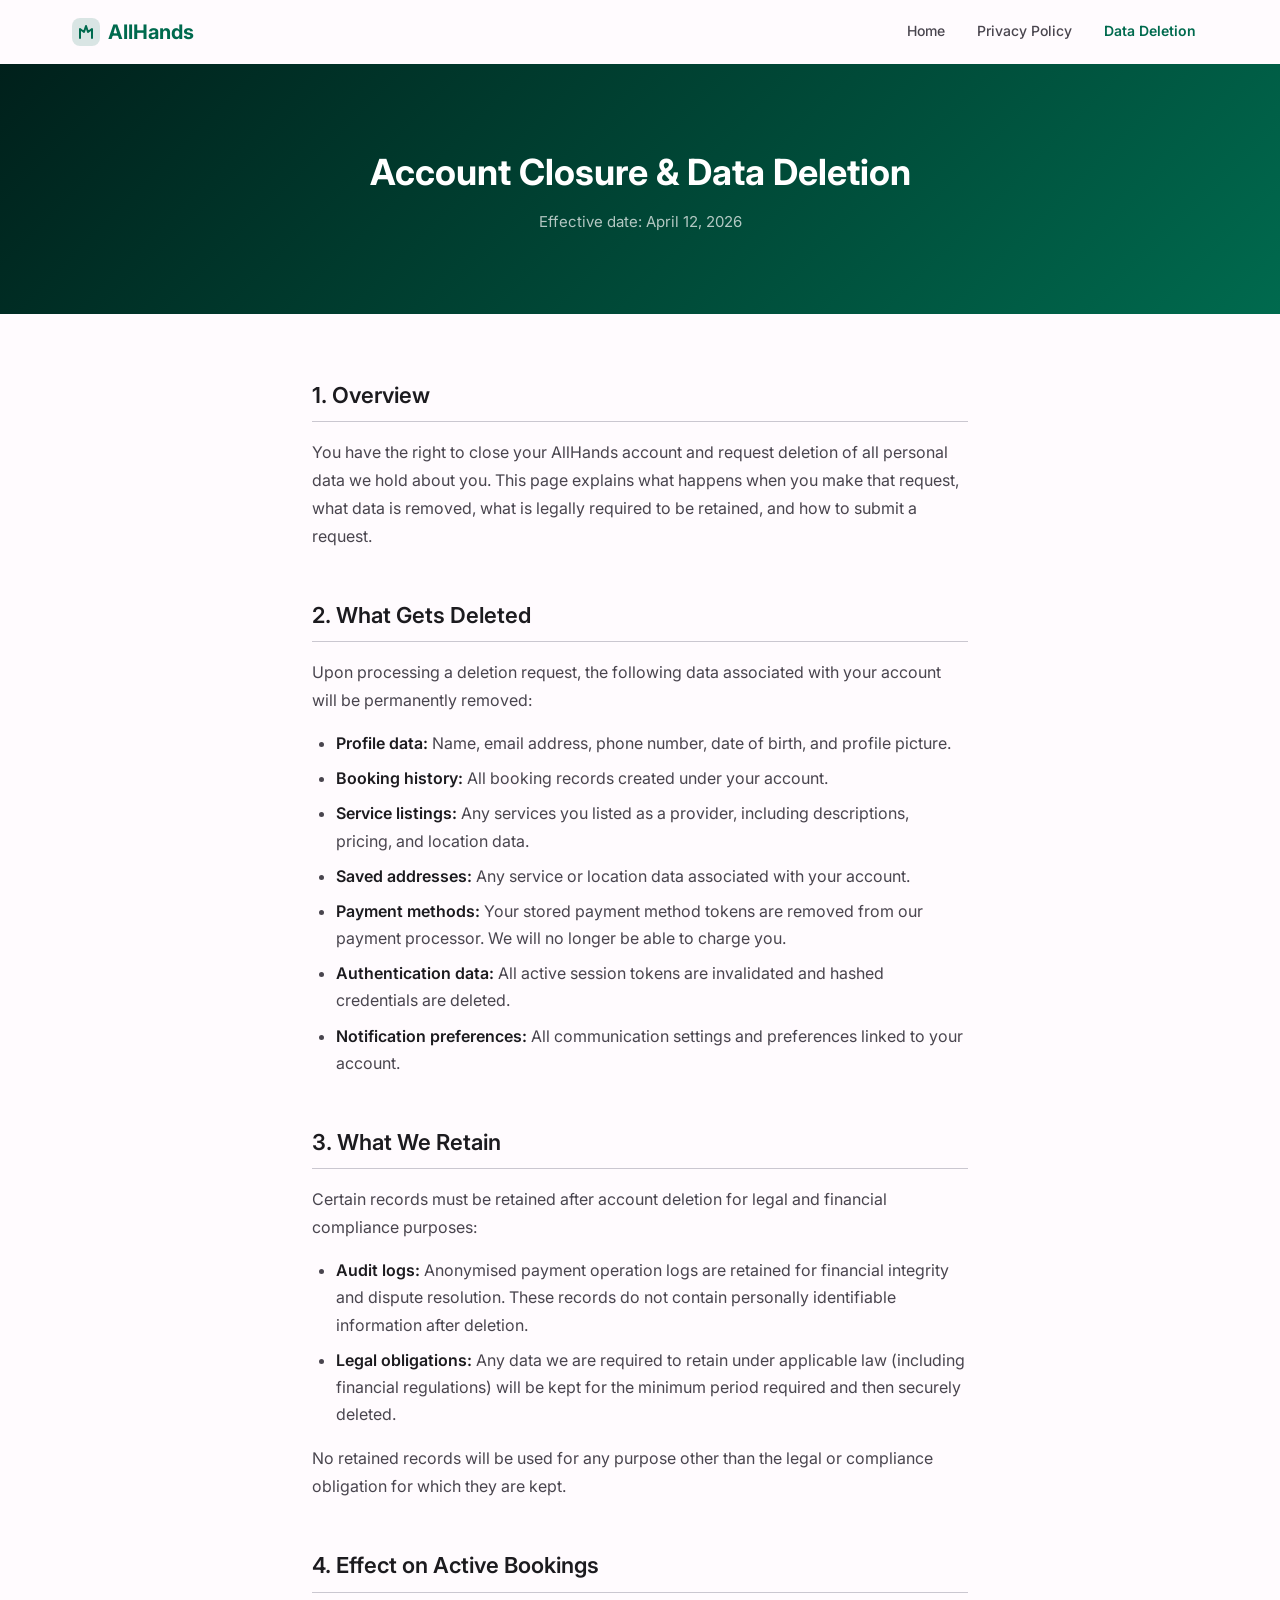
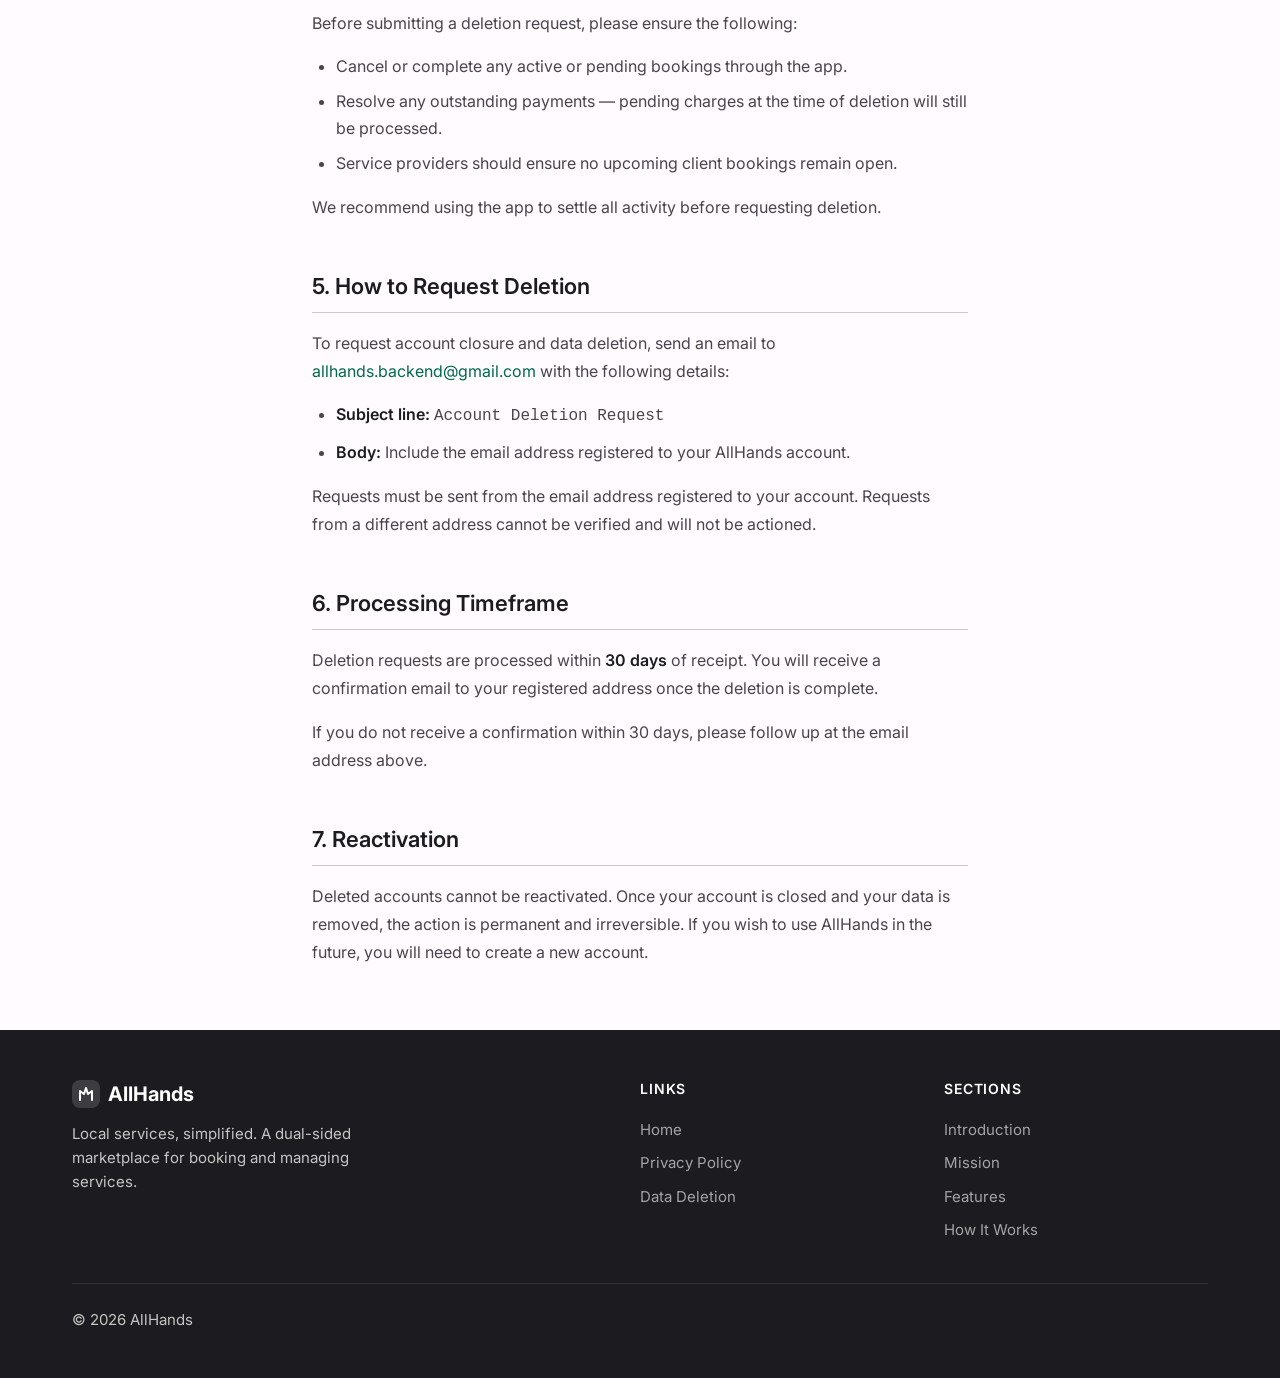
==== data-deletion.html @ 50ac4bff "Added deletion policy page" ====
<!DOCTYPE html>
<html lang="en">
<head>
  <meta charset="UTF-8">
  <meta name="viewport" content="width=device-width, initial-scale=1.0">
  <title>Account Closure & Data Deletion — AllHands</title>
  <meta name="description" content="How to request account closure and deletion of your personal data from AllHands.">
  <link rel="preconnect" href="https://fonts.googleapis.com">
  <link rel="preconnect" href="https://fonts.gstatic.com" crossorigin>
  <link href="https://fonts.googleapis.com/css2?family=Inter:wght@400;500;600;700&display=swap" rel="stylesheet">
  <link rel="stylesheet" href="assets/css/style.css">
</head>
<body>

  <!-- ===== Navigation ===== -->
  <header class="site-header" id="site-header">
    <div class="container nav-inner">

      <a href="index.html" class="nav-brand" aria-label="AllHands home">
        <svg width="28" height="28" viewBox="0 0 28 28" fill="none" aria-hidden="true">
          <rect width="28" height="28" rx="8" fill="currentColor" opacity="0.15"/>
          <path d="M8 20V11l4 3 2-6 2 6 4-3v9" stroke="currentColor" stroke-width="2" stroke-linecap="round" stroke-linejoin="round" fill="none"/>
        </svg>
        AllHands
      </a>

      <nav class="nav-links" role="navigation" aria-label="Main navigation">
        <a href="index.html"        class="nav-link">Home</a>
        <a href="privacy.html"      class="nav-link">Privacy Policy</a>
        <a href="data-deletion.html" class="nav-link active">Data Deletion</a>
      </nav>

      <button class="nav-hamburger" aria-label="Open navigation menu" aria-expanded="false" aria-controls="nav-mobile">
        <span></span><span></span><span></span>
      </button>
    </div>

    <nav class="nav-mobile" id="nav-mobile" role="navigation" aria-label="Mobile navigation">
      <a href="index.html"        class="nav-link">Home</a>
      <a href="privacy.html"      class="nav-link">Privacy Policy</a>
      <a href="data-deletion.html" class="nav-link active">Data Deletion</a>
    </nav>
  </header>

  <main>

    <!-- ===== Page Hero ===== -->
    <div class="page-hero">
      <div class="container">
        <h1>Account Closure &amp; Data Deletion</h1>
        <p>Effective date: <time datetime="2026-04-12">April 12, 2026</time></p>
      </div>
    </div>

    <!-- ===== Policy Content ===== -->
    <div class="prose-container">

      <h2 class="fade-in">1. Overview</h2>
      <p>You have the right to close your AllHands account and request deletion of all personal data we hold about you. This page explains what happens when you make that request, what data is removed, what is legally required to be retained, and how to submit a request.</p>

      <h2 class="fade-in">2. What Gets Deleted</h2>
      <p>Upon processing a deletion request, the following data associated with your account will be permanently removed:</p>
      <ul>
        <li><strong>Profile data:</strong> Name, email address, phone number, date of birth, and profile picture.</li>
        <li><strong>Booking history:</strong> All booking records created under your account.</li>
        <li><strong>Service listings:</strong> Any services you listed as a provider, including descriptions, pricing, and location data.</li>
        <li><strong>Saved addresses:</strong> Any service or location data associated with your account.</li>
        <li><strong>Payment methods:</strong> Your stored payment method tokens are removed from our payment processor. We will no longer be able to charge you.</li>
        <li><strong>Authentication data:</strong> All active session tokens are invalidated and hashed credentials are deleted.</li>
        <li><strong>Notification preferences:</strong> All communication settings and preferences linked to your account.</li>
      </ul>

      <h2 class="fade-in">3. What We Retain</h2>
      <p>Certain records must be retained after account deletion for legal and financial compliance purposes:</p>
      <ul>
        <li><strong>Audit logs:</strong> Anonymised payment operation logs are retained for financial integrity and dispute resolution. These records do not contain personally identifiable information after deletion.</li>
        <li><strong>Legal obligations:</strong> Any data we are required to retain under applicable law (including financial regulations) will be kept for the minimum period required and then securely deleted.</li>
      </ul>
      <p>No retained records will be used for any purpose other than the legal or compliance obligation for which they are kept.</p>

      <h2 class="fade-in">4. Effect on Active Bookings</h2>
      <p>Before submitting a deletion request, please ensure the following:</p>
      <ul>
        <li>Cancel or complete any active or pending bookings through the app.</li>
        <li>Resolve any outstanding payments — pending charges at the time of deletion will still be processed.</li>
        <li>Service providers should ensure no upcoming client bookings remain open.</li>
      </ul>
      <p>We recommend using the app to settle all activity before requesting deletion.</p>

      <h2 class="fade-in">5. How to Request Deletion</h2>
      <p>To request account closure and data deletion, send an email to <a href="mailto:allhands.backend@gmail.com">allhands.backend@gmail.com</a> with the following details:</p>
      <ul>
        <li><strong>Subject line:</strong> <code>Account Deletion Request</code></li>
        <li><strong>Body:</strong> Include the email address registered to your AllHands account.</li>
      </ul>
      <p>Requests must be sent from the email address registered to your account. Requests from a different address cannot be verified and will not be actioned.</p>

      <h2 class="fade-in">6. Processing Timeframe</h2>
      <p>Deletion requests are processed within <strong>30 days</strong> of receipt. You will receive a confirmation email to your registered address once the deletion is complete.</p>
      <p>If you do not receive a confirmation within 30 days, please follow up at the email address above.</p>

      <h2 class="fade-in">7. Reactivation</h2>
      <p>Deleted accounts cannot be reactivated. Once your account is closed and your data is removed, the action is permanent and irreversible. If you wish to use AllHands in the future, you will need to create a new account.</p>

    </div>
  </main>

  <!-- ===== Footer ===== -->
  <footer class="site-footer">
    <div class="container">
      <div class="footer-grid">
        <div class="footer-brand">
          <a href="index.html" class="nav-brand" aria-label="AllHands home">
            <svg width="28" height="28" viewBox="0 0 28 28" fill="none" aria-hidden="true">
              <rect width="28" height="28" rx="8" fill="currentColor" opacity="0.15"/>
              <path d="M8 20V11l4 3 2-6 2 6 4-3v9" stroke="currentColor" stroke-width="2" stroke-linecap="round" stroke-linejoin="round" fill="none"/>
            </svg>
            AllHands
          </a>
          <p>Local services, simplified. A dual-sided marketplace for booking and managing services.</p>
        </div>
        <div class="footer-col">
          <h4>Links</h4>
          <ul>
            <li><a href="index.html">Home</a></li>
            <li><a href="privacy.html">Privacy Policy</a></li>
            <li><a href="data-deletion.html">Data Deletion</a></li>
          </ul>
        </div>
        <div class="footer-col">
          <h4>Sections</h4>
          <ul>
            <li><a href="index.html#introduction">Introduction</a></li>
            <li><a href="index.html#mission">Mission</a></li>
            <li><a href="index.html#scope">Features</a></li>
            <li><a href="index.html#how-it-works">How It Works</a></li>
          </ul>
        </div>
      </div>
      <div class="footer-bottom">
        <p>© 2026 AllHands</p>
      </div>
    </div>
  </footer>

  <script src="assets/js/main.js"></script>
</body>
</html>
---- assets/css/style.css ----
/* =========================================================
   AllHands Website — style.css
   M3-inspired design system, pure CSS, no frameworks
   ========================================================= */

/* === 1. Design Tokens ====================================== */
:root {
  /* Primary color roles (M3 Forest Green — matches app) */
  --color-primary: #006A4E;
  --color-on-primary: #FFFFFF;
  --color-primary-container: #A0F1D9;
  --color-on-primary-container: #00201B;

  /* Secondary color roles */
  --color-secondary: #3F6B62;
  --color-on-secondary: #FFFFFF;
  --color-secondary-container: #C1F7E9;
  --color-on-secondary-container: #001F1B;

  /* Tertiary color roles (Blue-grey) */
  --color-tertiary: #456D7E;
  --color-on-tertiary: #FFFFFF;
  --color-tertiary-container: #C9E8FB;
  --color-on-tertiary-container: #001F2A;

  /* Error */
  --color-error: #B3261E;

  /* Surface roles */
  --color-surface: #FFFBFE;
  --color-surface-variant: #F3EEF3;
  --color-on-surface: #1C1B1F;
  --color-on-surface-variant: #49454E;
  --color-outline: #79747E;
  --color-outline-variant: #CAC7D0;
  --color-background: #FFFBFE;

  /* Typography */
  --font-sans: 'Inter', system-ui, -apple-system, BlinkMacSystemFont, 'Segoe UI', sans-serif;
  --font-size-display: clamp(2.5rem, 5vw, 4rem);
  --font-size-headline-lg: clamp(1.75rem, 3vw, 2.25rem);
  --font-size-headline-md: clamp(1.375rem, 2.5vw, 1.75rem);
  --font-size-title-lg: 1.375rem;
  --font-size-title-md: 1.125rem;
  --font-size-body-lg: 1rem;
  --font-size-body-md: 0.9375rem;
  --font-size-label-lg: 0.875rem;

  /* Spacing (4dp grid) */
  --space-1: 0.25rem;
  --space-2: 0.5rem;
  --space-3: 0.75rem;
  --space-4: 1rem;
  --space-5: 1.25rem;
  --space-6: 1.5rem;
  --space-8: 2rem;
  --space-10: 2.5rem;
  --space-12: 3rem;
  --space-16: 4rem;
  --space-20: 5rem;

  /* Elevation shadows */
  --elevation-1: 0 1px 2px rgba(0,0,0,0.07), 0 1px 4px rgba(0,0,0,0.05);
  --elevation-2: 0 2px 4px rgba(0,0,0,0.09), 0 2px 8px rgba(0,0,0,0.07);
  --elevation-3: 0 4px 8px rgba(0,0,0,0.10), 0 4px 16px rgba(0,0,0,0.08);

  /* Shape (M3 border radii) */
  --radius-xs:   4px;
  --radius-sm:   8px;
  --radius-md:   12px;
  --radius-lg:   16px;
  --radius-xl:   28px;
  --radius-full: 9999px;

  /* Transitions */
  --transition-std:   200ms cubic-bezier(0.2, 0, 0, 1);
  --transition-enter: 300ms cubic-bezier(0, 0, 0, 1);

  /* Layout */
  --content-max-width: 1200px;
  --content-padding:   clamp(1rem, 5vw, 2rem);
  --nav-height:        64px;
  --section-y:         clamp(3rem, 8vw, 6rem);
}

/* === 2. Reset & Base ======================================= */
*, *::before, *::after { box-sizing: border-box; margin: 0; padding: 0; }

html {
  scroll-behavior: smooth;
  -webkit-text-size-adjust: 100%;
}

body {
  font-family: var(--font-sans);
  font-size: var(--font-size-body-lg);
  line-height: 1.6;
  color: var(--color-on-surface);
  background-color: var(--color-background);
}

img, svg { display: block; max-width: 100%; }
a { color: var(--color-primary); text-decoration: none; }
a:hover { text-decoration: underline; }
ul { list-style: none; }

section[id] { scroll-margin-top: var(--nav-height); }

/* === 3. Layout ============================================= */
.container {
  width: 100%;
  max-width: var(--content-max-width);
  margin-inline: auto;
  padding-inline: var(--content-padding);
}

.section-pad {
  padding-block: var(--section-y);
}

/* === 4. Typography ========================================= */
.display     { font-size: var(--font-size-display);     font-weight: 700; line-height: 1.1; letter-spacing: -0.02em; }
.headline-lg { font-size: var(--font-size-headline-lg); font-weight: 600; line-height: 1.2; }
.headline-md { font-size: var(--font-size-headline-md); font-weight: 600; line-height: 1.25; }
.title-lg    { font-size: var(--font-size-title-lg);    font-weight: 600; }
.title-md    { font-size: var(--font-size-title-md);    font-weight: 500; }
.body-lg     { font-size: var(--font-size-body-lg);     line-height: 1.65; }
.body-md     { font-size: var(--font-size-body-md);     line-height: 1.6; }
.label-lg    { font-size: var(--font-size-label-lg);    font-weight: 500; letter-spacing: 0.01em; }

.text-center { text-align: center; }
.text-muted  { color: var(--color-on-surface-variant); }

/* === 5. Navigation ========================================= */
.site-header {
  position: sticky;
  top: 0;
  z-index: 100;
  height: var(--nav-height);
  background-color: var(--color-surface);
  border-bottom: 1px solid transparent;
  transition: border-color var(--transition-std), box-shadow var(--transition-std);
}

.site-header.scrolled {
  border-bottom-color: var(--color-outline-variant);
  box-shadow: var(--elevation-1);
}

.nav-inner {
  display: flex;
  align-items: center;
  justify-content: space-between;
  height: 100%;
}

.nav-brand {
  display: flex;
  align-items: center;
  gap: var(--space-2);
  font-size: 1.25rem;
  font-weight: 700;
  color: var(--color-primary);
  text-decoration: none;
}

.nav-brand:hover { text-decoration: none; }
.nav-brand svg { flex-shrink: 0; }

.nav-links {
  display: flex;
  align-items: center;
  gap: var(--space-2);
}

.nav-link {
  padding: var(--space-2) var(--space-3);
  border-radius: var(--radius-sm);
  color: var(--color-on-surface-variant);
  font-size: var(--font-size-label-lg);
  font-weight: 500;
  transition: background-color var(--transition-std), color var(--transition-std);
}

.nav-link:hover {
  background-color: color-mix(in srgb, var(--color-primary) 8%, transparent);
  color: var(--color-primary);
  text-decoration: none;
}

.nav-link.active { color: var(--color-primary); font-weight: 600; }

.nav-github {
  display: flex;
  align-items: center;
  gap: var(--space-2);
  padding: var(--space-2) var(--space-4);
  background-color: color-mix(in srgb, var(--color-primary) 10%, transparent);
  border-radius: var(--radius-full);
  color: var(--color-primary);
  font-size: var(--font-size-label-lg);
  font-weight: 600;
  transition: background-color var(--transition-std);
}

.nav-github:hover {
  background-color: color-mix(in srgb, var(--color-primary) 18%, transparent);
  text-decoration: none;
}

/* Hamburger */
.nav-hamburger {
  display: none;
  flex-direction: column;
  justify-content: center;
  align-items: center;
  gap: 5px;
  width: 40px;
  height: 40px;
  background: none;
  border: none;
  border-radius: var(--radius-sm);
  cursor: pointer;
  padding: var(--space-2);
}

.nav-hamburger span {
  display: block;
  width: 22px;
  height: 2px;
  background-color: var(--color-on-surface);
  border-radius: 2px;
  transition: transform var(--transition-std), opacity var(--transition-std);
}

/* Mobile nav */
.nav-mobile {
  display: none;
  position: fixed;
  top: var(--nav-height);
  left: 0;
  right: 0;
  background-color: var(--color-surface);
  border-bottom: 1px solid var(--color-outline-variant);
  box-shadow: var(--elevation-2);
  padding: var(--space-3) var(--content-padding) var(--space-4);
  flex-direction: column;
  gap: var(--space-1);
  z-index: 99;
}

.site-header.nav-open .nav-mobile { display: flex; }

.site-header.nav-open .nav-hamburger span:nth-child(1) { transform: translateY(7px) rotate(45deg); }
.site-header.nav-open .nav-hamburger span:nth-child(2) { opacity: 0; }
.site-header.nav-open .nav-hamburger span:nth-child(3) { transform: translateY(-7px) rotate(-45deg); }

.nav-mobile .nav-link {
  padding: var(--space-3) var(--space-4);
  border-radius: var(--radius-sm);
  color: var(--color-on-surface);
  font-size: 1rem;
}

.nav-mobile .nav-github {
  margin-top: var(--space-2);
  justify-content: center;
}

/* === 6. Buttons ============================================ */
.btn {
  display: inline-flex;
  align-items: center;
  justify-content: center;
  gap: var(--space-2);
  padding: 0.75rem 1.5rem;
  border-radius: var(--radius-xl);
  font-family: var(--font-sans);
  font-size: var(--font-size-label-lg);
  font-weight: 600;
  letter-spacing: 0.01em;
  cursor: pointer;
  transition: box-shadow var(--transition-std), background-color var(--transition-std), color var(--transition-std);
  text-decoration: none;
  border: none;
  white-space: nowrap;
}

.btn-filled {
  background-color: var(--color-primary);
  color: var(--color-on-primary);
}

.btn-filled:hover {
  box-shadow: var(--elevation-2);
  background-color: color-mix(in srgb, var(--color-primary) 88%, black);
  text-decoration: none;
  color: var(--color-on-primary);
}

.btn-outlined {
  background-color: transparent;
  color: var(--color-primary);
  border: 1.5px solid var(--color-outline);
}

.btn-outlined:hover {
  background-color: color-mix(in srgb, var(--color-primary) 8%, transparent);
  border-color: var(--color-primary);
  text-decoration: none;
  color: var(--color-primary);
}

/* === 7. Cards ============================================== */
.card {
  background-color: var(--color-surface);
  border: 1px solid var(--color-outline-variant);
  border-radius: var(--radius-md);
  padding: var(--space-6);
  box-shadow: var(--elevation-1);
  transition: box-shadow var(--transition-std), transform var(--transition-std);
}

.card:hover {
  box-shadow: var(--elevation-2);
  transform: translateY(-2px);
}

.card-icon {
  width: 48px;
  height: 48px;
  border-radius: var(--radius-md);
  background-color: var(--color-primary-container);
  color: var(--color-on-primary-container);
  display: flex;
  align-items: center;
  justify-content: center;
  margin-bottom: var(--space-4);
  flex-shrink: 0;
}

.card-title { margin-bottom: var(--space-2); }
.card-body  { color: var(--color-on-surface-variant); }

/* === 8. Hero =============================================== */
#hero {
  background: linear-gradient(135deg, #00201B 0%, #006A4E 55%, #001F2A 100%);
  color: var(--color-on-primary);
  padding-block: clamp(5rem, 12vw, 9rem);
  text-align: center;
  position: relative;
  overflow: hidden;
}

#hero::before {
  content: '';
  position: absolute;
  inset: 0;
  background-image:
    radial-gradient(circle at 30% 60%, rgba(160,241,217,0.08) 0%, transparent 60%),
    radial-gradient(circle at 70% 20%, rgba(201,232,251,0.06) 0%, transparent 50%);
  pointer-events: none;
}

.hero-content { position: relative; z-index: 1; }

.hero-tagline {
  display: inline-block;
  padding: var(--space-1) var(--space-4);
  background-color: rgba(160,241,217,0.15);
  border: 1px solid rgba(160,241,217,0.3);
  border-radius: var(--radius-full);
  font-size: var(--font-size-label-lg);
  font-weight: 500;
  letter-spacing: 0.06em;
  text-transform: uppercase;
  color: var(--color-primary-container);
  margin-bottom: var(--space-6);
}

.hero-title {
  font-size: var(--font-size-display);
  font-weight: 700;
  line-height: 1.1;
  letter-spacing: -0.02em;
  margin-bottom: var(--space-6);
  color: #ffffff;
}

.hero-subtitle {
  font-size: clamp(1rem, 2vw, 1.25rem);
  color: rgba(255,255,255,0.75);
  max-width: 600px;
  margin-inline: auto;
  margin-bottom: var(--space-10);
  line-height: 1.65;
}

.hero-actions {
  display: flex;
  align-items: center;
  justify-content: center;
  gap: var(--space-4);
  flex-wrap: wrap;
}

.hero-actions .btn-filled {
  background-color: var(--color-primary-container);
  color: var(--color-on-primary-container);
}

.hero-actions .btn-filled:hover {
  background-color: color-mix(in srgb, var(--color-primary-container) 88%, white);
}

.hero-actions .btn-outlined {
  border-color: rgba(255,255,255,0.4);
  color: rgba(255,255,255,0.9);
}

.hero-actions .btn-outlined:hover {
  background-color: rgba(255,255,255,0.1);
  border-color: rgba(255,255,255,0.7);
  color: #ffffff;
}

/* === 9. Introduction ======================================= */
#introduction { background-color: var(--color-surface); }

.intro-grid {
  display: grid;
  grid-template-columns: 1fr 1fr;
  gap: var(--space-16);
  align-items: center;
}

.intro-text h2  { margin-bottom: var(--space-4); }
.intro-text p   { color: var(--color-on-surface-variant); margin-bottom: var(--space-4); }
.intro-text p:last-child { margin-bottom: 0; }

.intro-icon-grid {
  display: grid;
  grid-template-columns: 1fr 1fr;
  gap: var(--space-4);
}

.intro-icon-item {
  display: flex;
  align-items: center;
  gap: var(--space-3);
  padding: var(--space-4);
  background-color: var(--color-surface-variant);
  border-radius: var(--radius-md);
  font-size: var(--font-size-label-lg);
  font-weight: 500;
  color: var(--color-on-surface);
}

.intro-icon-item svg {
  width: 20px;
  height: 20px;
  color: var(--color-primary);
  flex-shrink: 0;
}

/* === 10. Mission =========================================== */
#mission { background-color: var(--color-surface-variant); }

.mission-inner {
  max-width: 740px;
  margin-inline: auto;
  text-align: center;
}

.mission-quote-mark {
  font-size: 5rem;
  line-height: 0.5;
  color: var(--color-primary);
  font-family: Georgia, serif;
  margin-bottom: var(--space-6);
  display: block;
  opacity: 0.35;
}

.mission-quote {
  font-size: clamp(1.25rem, 2.5vw, 1.625rem);
  font-weight: 500;
  line-height: 1.5;
  color: var(--color-on-surface);
  font-style: italic;
  margin-bottom: var(--space-6);
}

.mission-sub {
  font-size: var(--font-size-body-md);
  color: var(--color-on-surface-variant);
  font-weight: 500;
  letter-spacing: 0.02em;
}

/* === 11. Scope ============================================= */
#scope { background-color: var(--color-surface); }

.scope-header {
  text-align: center;
  margin-bottom: var(--space-10);
}

.scope-header p {
  color: var(--color-on-surface-variant);
  margin-top: var(--space-3);
  max-width: 520px;
  margin-inline: auto;
}

.scope-grid {
  display: grid;
  grid-template-columns: repeat(3, 1fr);
  gap: var(--space-5);
}

/* === 12. How It Works ====================================== */
#how-it-works { background-color: var(--color-surface-variant); }

.how-header {
  text-align: center;
  margin-bottom: var(--space-10);
}

.how-header p {
  color: var(--color-on-surface-variant);
  margin-top: var(--space-3);
  max-width: 480px;
  margin-inline: auto;
}

.how-cols {
  display: grid;
  grid-template-columns: 1fr 1fr;
  gap: var(--space-12);
}

.how-col-title {
  display: flex;
  align-items: center;
  gap: var(--space-3);
  margin-bottom: var(--space-6);
  padding-bottom: var(--space-4);
  border-bottom: 2px solid var(--color-primary);
}

.how-col-title svg { color: var(--color-primary); }

.how-steps { display: flex; flex-direction: column; gap: var(--space-4); }

.how-step {
  display: flex;
  gap: var(--space-4);
  background-color: var(--color-surface);
  border-radius: var(--radius-md);
  padding: var(--space-5);
  box-shadow: var(--elevation-1);
}

.how-step-num {
  width: 36px;
  height: 36px;
  border-radius: var(--radius-full);
  background-color: var(--color-primary);
  color: var(--color-on-primary);
  display: flex;
  align-items: center;
  justify-content: center;
  font-weight: 700;
  font-size: 0.875rem;
  flex-shrink: 0;
}

.how-step-content h4 { font-size: var(--font-size-title-md); font-weight: 600; margin-bottom: var(--space-1); }
.how-step-content p  { font-size: var(--font-size-body-md); color: var(--color-on-surface-variant); }

/* === 13. Tech Stack ======================================== */
#tech-stack { background-color: var(--color-surface); }

.tech-header {
  text-align: center;
  margin-bottom: var(--space-10);
}

.tech-header p {
  color: var(--color-on-surface-variant);
  margin-top: var(--space-3);
}

.tech-grid {
  display: grid;
  grid-template-columns: repeat(4, 1fr);
  gap: var(--space-5);
}

.tech-card { text-align: center; }

.tech-card .card-icon {
  margin-inline: auto;
  background-color: var(--color-tertiary-container);
  color: var(--color-on-tertiary-container);
}

/* === 14. Prose Page (privacy.html) ========================= */
.page-hero {
  background: linear-gradient(135deg, #00201B 0%, #006A4E 100%);
  color: var(--color-on-primary);
  padding-block: clamp(3rem, 8vw, 5rem);
  text-align: center;
}

.page-hero h1 {
  font-size: var(--font-size-headline-lg);
  font-weight: 700;
  color: #ffffff;
  margin-bottom: var(--space-2);
}

.page-hero p {
  color: rgba(255,255,255,0.7);
  font-size: var(--font-size-body-md);
}

.prose-container {
  max-width: 720px;
  margin-inline: auto;
  padding: var(--space-16) var(--content-padding);
}

.prose-container h2 {
  font-size: var(--font-size-title-lg);
  font-weight: 600;
  color: var(--color-on-surface);
  margin-top: var(--space-12);
  margin-bottom: var(--space-4);
  padding-bottom: var(--space-2);
  border-bottom: 1px solid var(--color-outline-variant);
}

.prose-container h2:first-child { margin-top: 0; }

.prose-container p {
  font-size: var(--font-size-body-lg);
  line-height: 1.75;
  color: var(--color-on-surface-variant);
  margin-bottom: var(--space-4);
}

.prose-container p:last-child { margin-bottom: 0; }

.prose-container ul {
  list-style: disc;
  padding-left: var(--space-6);
  margin-bottom: var(--space-4);
}

.prose-container li {
  font-size: var(--font-size-body-lg);
  line-height: 1.7;
  color: var(--color-on-surface-variant);
  margin-bottom: var(--space-2);
}

.prose-container strong { color: var(--color-on-surface); font-weight: 600; }
.prose-container a { color: var(--color-primary); }

/* === 15. Footer ============================================ */
.site-footer {
  background-color: var(--color-on-surface);
  color: rgba(255,255,255,0.75);
  padding-block: var(--space-12);
}

.footer-grid {
  display: grid;
  grid-template-columns: 2fr 1fr 1fr;
  gap: var(--space-10);
  margin-bottom: var(--space-10);
}

.footer-brand .nav-brand {
  color: #ffffff;
  margin-bottom: var(--space-3);
}

.footer-brand p {
  font-size: var(--font-size-body-md);
  line-height: 1.6;
  max-width: 280px;
}

.footer-col h4 {
  font-size: var(--font-size-label-lg);
  font-weight: 600;
  color: #ffffff;
  margin-bottom: var(--space-4);
  text-transform: uppercase;
  letter-spacing: 0.06em;
}

.footer-col ul { display: flex; flex-direction: column; gap: var(--space-2); }

.footer-col a {
  color: rgba(255,255,255,0.6);
  font-size: var(--font-size-body-md);
  transition: color var(--transition-std);
}

.footer-col a:hover { color: #ffffff; text-decoration: none; }

.footer-bottom {
  border-top: 1px solid rgba(255,255,255,0.1);
  padding-top: var(--space-6);
  display: flex;
  align-items: center;
  justify-content: space-between;
  flex-wrap: wrap;
  gap: var(--space-4);
}

.footer-bottom p { font-size: var(--font-size-body-md); }

/* === 16. Scroll Animations ================================= */
.fade-in {
  opacity: 0;
  transform: translateY(24px);
  transition:
    opacity  0.55s var(--transition-enter),
    transform 0.55s var(--transition-enter);
}

.fade-in.visible {
  opacity: 1;
  transform: translateY(0);
}

/* Stagger siblings */
.fade-in:nth-child(2) { transition-delay: 0.08s; }
.fade-in:nth-child(3) { transition-delay: 0.16s; }
.fade-in:nth-child(4) { transition-delay: 0.24s; }
.fade-in:nth-child(5) { transition-delay: 0.32s; }
.fade-in:nth-child(6) { transition-delay: 0.40s; }

/* === 17. Media Queries ===================================== */
@media (max-width: 1024px) {
  .tech-grid { grid-template-columns: repeat(2, 1fr); }
}

@media (max-width: 768px) {
  .nav-links    { display: none; }
  .nav-hamburger { display: flex; }

  .intro-grid      { grid-template-columns: 1fr; gap: var(--space-8); }
  .intro-icon-grid { grid-template-columns: 1fr 1fr; }

  .scope-grid { grid-template-columns: repeat(2, 1fr); }

  .how-cols { grid-template-columns: 1fr; gap: var(--space-8); }

  .tech-grid { grid-template-columns: repeat(2, 1fr); }

  .footer-grid   { grid-template-columns: 1fr; gap: var(--space-8); }
  .footer-bottom { flex-direction: column; text-align: center; }
}

@media (max-width: 480px) {
  .hero-actions       { flex-direction: column; width: 100%; }
  .hero-actions .btn  { width: 100%; max-width: 320px; }

  .scope-grid      { grid-template-columns: 1fr; }
  .intro-icon-grid { grid-template-columns: 1fr; }
  .tech-grid       { grid-template-columns: 1fr; }
}
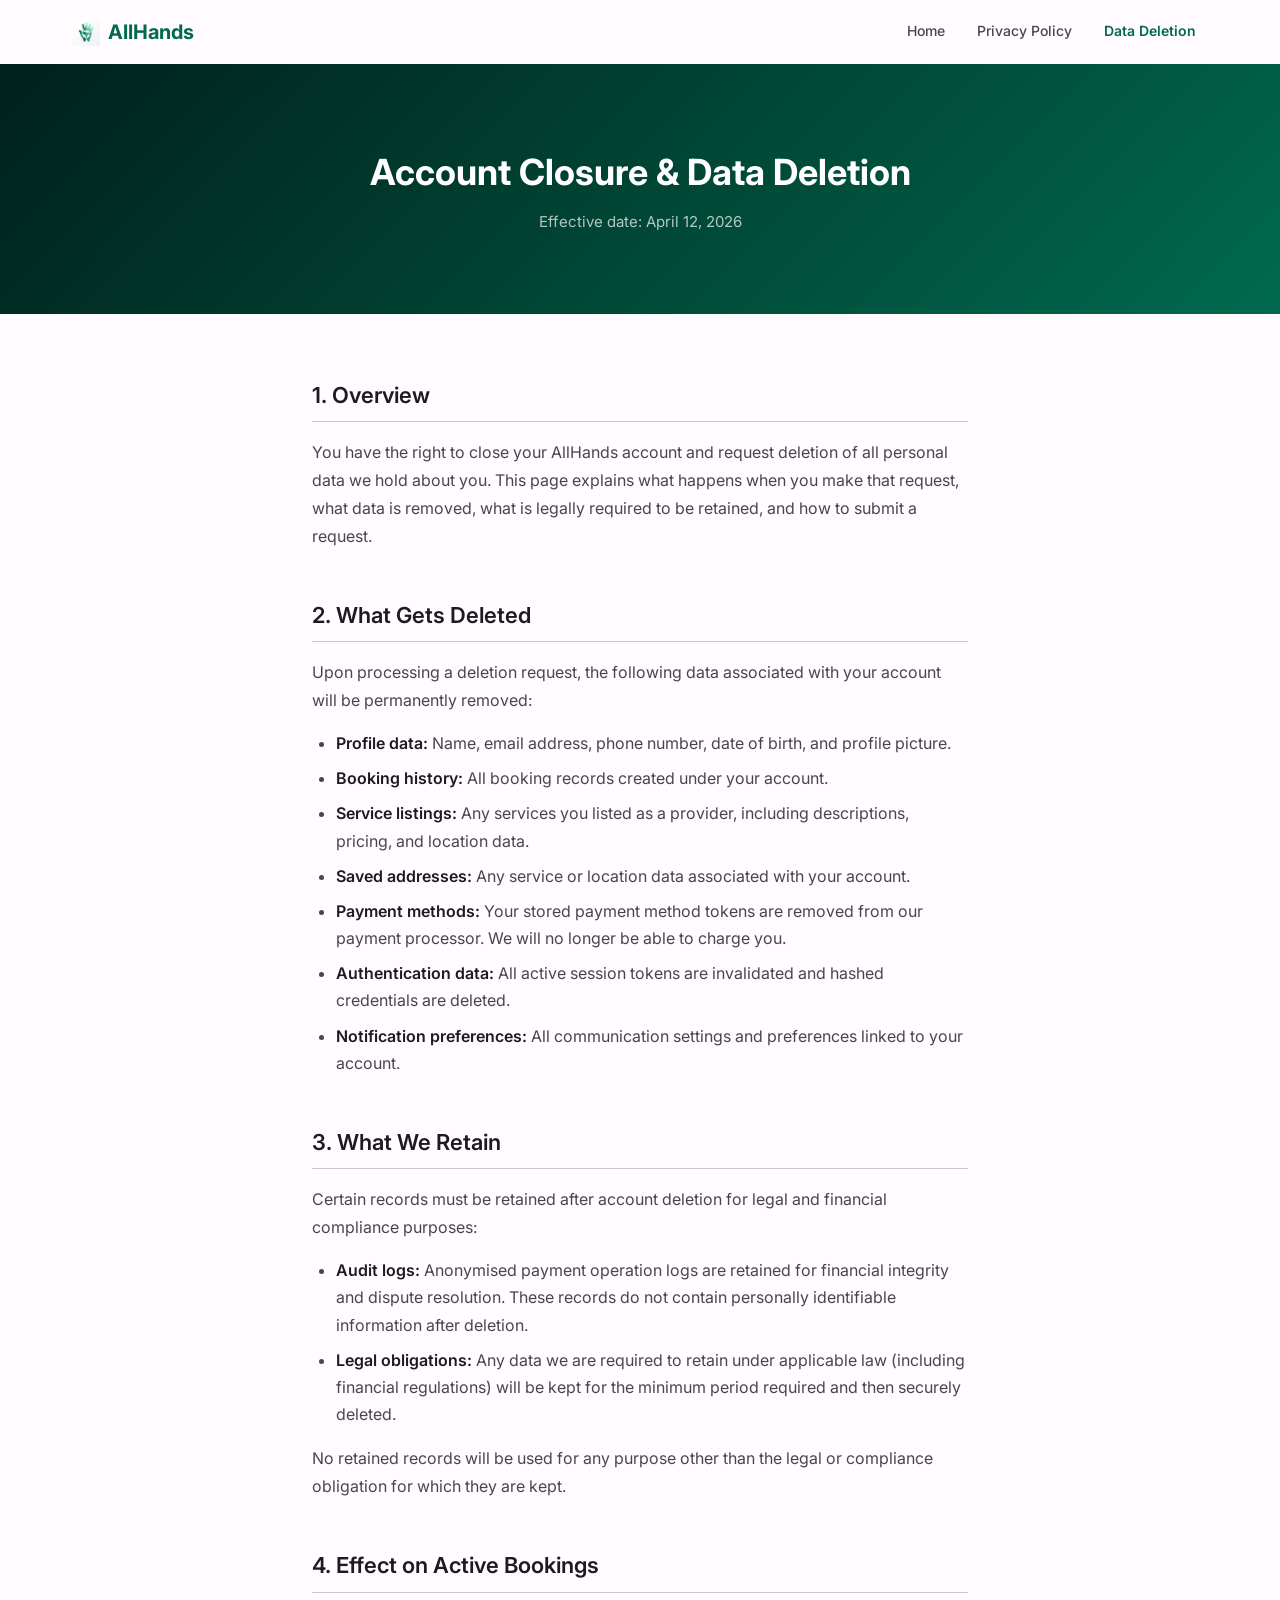
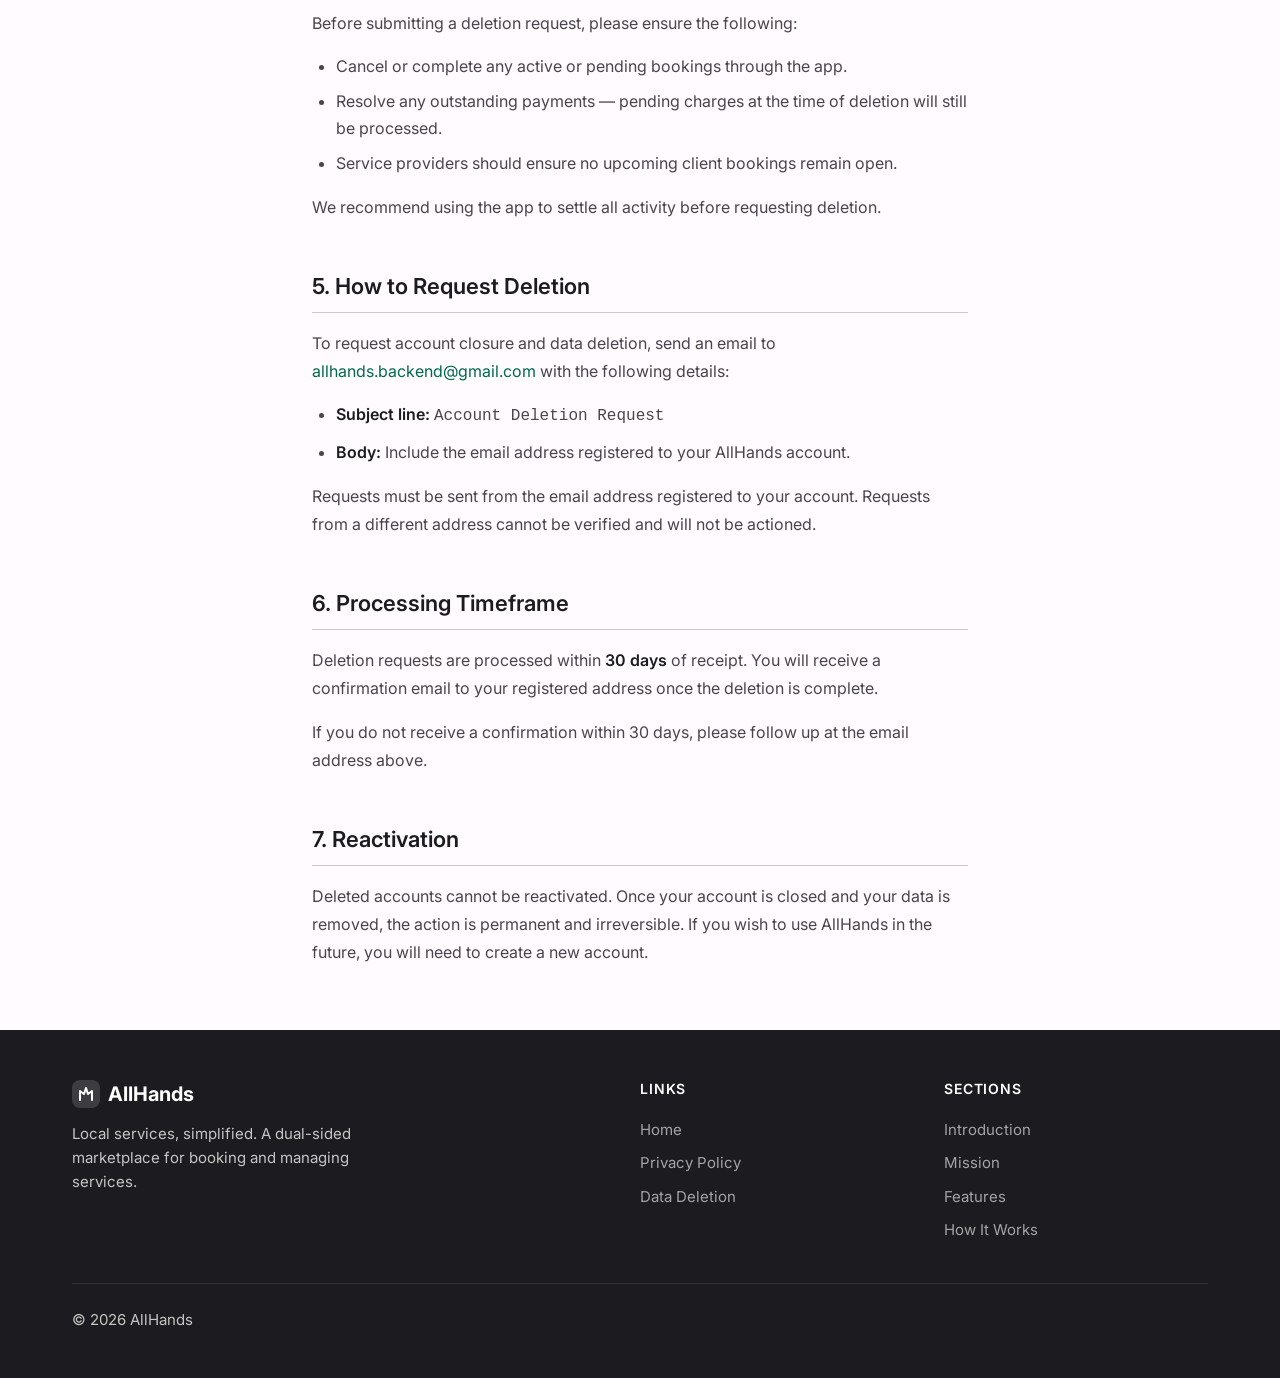
==== commit c2e36a94: "Add brand assets, alpha build button, and git workflow - Replace placeholder SVG logo with real logo" ====
--- a/data-deletion.html
+++ b/data-deletion.html
@@ -8,6 +8,7 @@
   <link rel="preconnect" href="https://fonts.googleapis.com">
   <link rel="preconnect" href="https://fonts.gstatic.com" crossorigin>
   <link href="https://fonts.googleapis.com/css2?family=Inter:wght@400;500;600;700&display=swap" rel="stylesheet">
+  <link rel="icon" href="assets/images/allhands-favicon.png" type="image/png">
   <link rel="stylesheet" href="assets/css/style.css">
 </head>
 <body>
@@ -17,10 +18,7 @@
     <div class="container nav-inner">
 
       <a href="index.html" class="nav-brand" aria-label="AllHands home">
-        <svg width="28" height="28" viewBox="0 0 28 28" fill="none" aria-hidden="true">
-          <rect width="28" height="28" rx="8" fill="currentColor" opacity="0.15"/>
-          <path d="M8 20V11l4 3 2-6 2 6 4-3v9" stroke="currentColor" stroke-width="2" stroke-linecap="round" stroke-linejoin="round" fill="none"/>
-        </svg>
+        <img src="assets/images/allhands-logomark-v9.png" width="28" height="28" alt="" aria-hidden="true" class="nav-logo-img">
         AllHands
       </a>
 
--- a/assets/css/style.css
+++ b/assets/css/style.css
@@ -362,7 +362,26 @@
   pointer-events: none;
 }
 
-.hero-content { position: relative; z-index: 1; }
+.hero-content {
+  position: relative;
+  z-index: 1;
+  display: flex;
+  align-items: center;
+  gap: var(--space-10);
+}
+
+.hero-text { flex: 1 1 0; text-align: left; }
+
+.hero-illustration-wrap {
+  flex: 0 0 auto;
+  width: clamp(280px, 40%, 520px);
+}
+
+.hero-illustration {
+  width: 100%;
+  height: auto;
+  display: block;
+}
 
 .hero-tagline {
   display: inline-block;
@@ -776,3 +795,60 @@
   .intro-icon-grid { grid-template-columns: 1fr; }
   .tech-grid       { grid-template-columns: 1fr; }
 }
+
+/* =========================================================
+   Nav logo image
+   ========================================================= */
+.nav-logo-img {
+  object-fit: contain;
+  display: block;
+}
+
+/* =========================================================
+   App Preview section
+   ========================================================= */
+.app-preview-img {
+  max-width: 720px;
+  width: 100%;
+  display: block;
+  margin: 0 auto;
+  border-radius: var(--radius-lg);
+}
+
+/* =========================================================
+   Download CTA banner
+   ========================================================= */
+.cta-banner-wrap {
+  text-align: center;
+}
+
+.cta-banner-img {
+  width: 100%;
+  height: auto;
+  display: block;
+  border-radius: var(--radius-lg);
+}
+
+.cta-banner-btn {
+  margin-top: var(--space-6);
+}
+
+/* =========================================================
+   Hero responsive — stack on tablet / mobile
+   ========================================================= */
+@media (max-width: 768px) {
+  .hero-content {
+    flex-direction: column;
+    text-align: center;
+  }
+
+  .hero-illustration-wrap {
+    width: 100%;
+    max-width: 400px;
+    order: -1;
+  }
+
+  .hero-text .hero-actions {
+    justify-content: center;
+  }
+}
